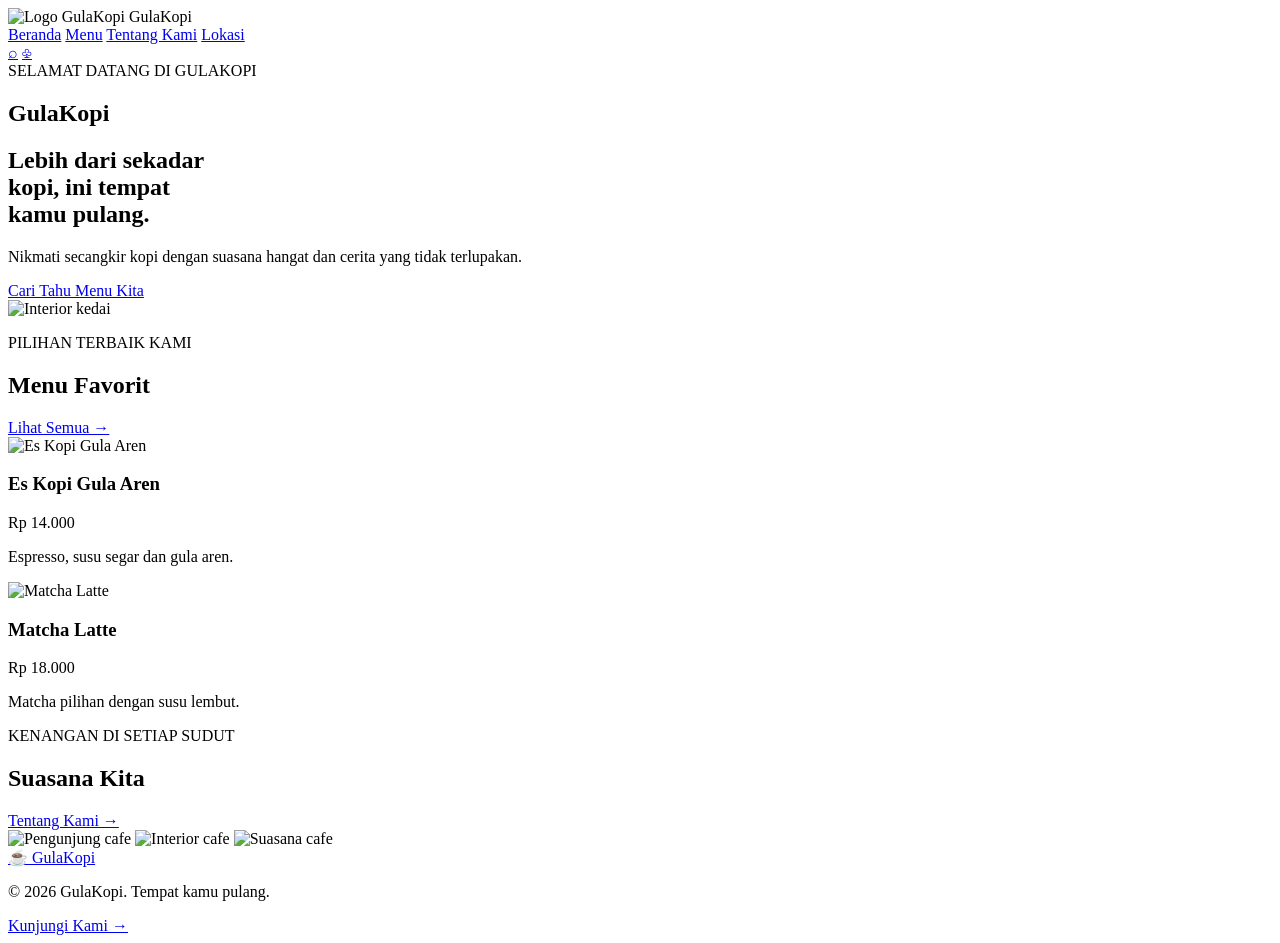
==== index.html @ a6720e4a "Update index.html" ====
<!doctype html>
<html lang="id">
  <head>
    <meta charset="UTF-8" />
    <meta name="viewport" content="width=device-width, initial-scale=1.0" />
    <title>GulaKopi</title>
    <link rel="stylesheet" href="style.css" />
  </head>
  <body>
    <header class="container navbar">
      <div class="logo">
        <img src="gambar/image copy .png" alt="Logo GulaKopi" />
        <span>GulaKopi</span>
      </div>

      <nav class="nav-links">
        <a class="active" href="index.html">Beranda</a>
        <a href="menu.html">Menu</a>
        <a href="tentang.html">Tentang Kami</a>
        <a href="lokasi.html">Lokasi</a>
      </nav>

      <div class="nav-action">
        <a href="menu.html">⌕</a>
        <a href="pesan.html">♧</a>
      </div>
    </header>

    <main class="container">
      <section class="hero">
        <div>
          <div class="eyebrow">SELAMAT DATANG DI GULAKOPI</div>
          <h1>GulaKopi</h1>
          <h2>Lebih dari sekadar<br />kopi, ini tempat<br />kamu pulang.</h2>

          <p>
            Nikmati secangkir kopi dengan suasana hangat dan cerita yang tidak
            terlupakan.
          </p>

          <a href="menu.html" class="btn">Cari Tahu Menu Kita</a>
        </div>

        <div class="hero-gallery">
          <img src="gambar/image.png" alt="Interior kedai" />
        </div>
      </section>

      <section class="section">
        <div class="section-heading">
          <div>
            <p>PILIHAN TERBAIK KAMI</p>
            <h2>Menu Favorit</h2>
          </div>
          <a href="menu.html" class="text-link">Lihat Semua →</a>
        </div>

        <div class="favorite-grid">
          <article class="favorite-card">
            <img src="gambar 3.jpg" alt="Es Kopi Gula Aren" />
            <div>
              <h3>Es Kopi Gula Aren</h3>
              <div class="price">Rp 14.000</div>
              <p>Espresso, susu segar dan gula aren.</p>
            </div>
          </article>

          <article class="favorite-card">
            <img src="gambar 4.jpg" alt="Matcha Latte" />
            <div>
              <h3>Matcha Latte</h3>
              <div class="price">Rp 18.000</div>
              <p>Matcha pilihan dengan susu lembut.</p>
            </div>
          </article>
        </div>
      </section>

      <section class="section">
        <div class="section-heading">
          <div>
            <p>KENANGAN DI SETIAP SUDUT</p>
            <h2>Suasana Kita</h2>
          </div>
          <a href="tentang.html" class="text-link">Tentang Kami →</a>
        </div>

        <div class="ambience-grid">
          <img src="gambar 2.jpg" alt="Pengunjung cafe" />
          <img src="gambar 2.jpg" alt="Interior cafe" />
          <img src="gambar 1.jpg" alt="Suasana cafe" />
        </div>
      </section>
    </main>

    <footer class="footer">
      <div class="container footer-content">
        <a href="index.html" class="logo">☕ Gula<span>Kopi</span></a>
        <p>© 2026 GulaKopi. Tempat kamu pulang.</p>
        <a href="lokasi.html">Kunjungi Kami →</a>
      </div>
    </footer>
  </body>
</html>
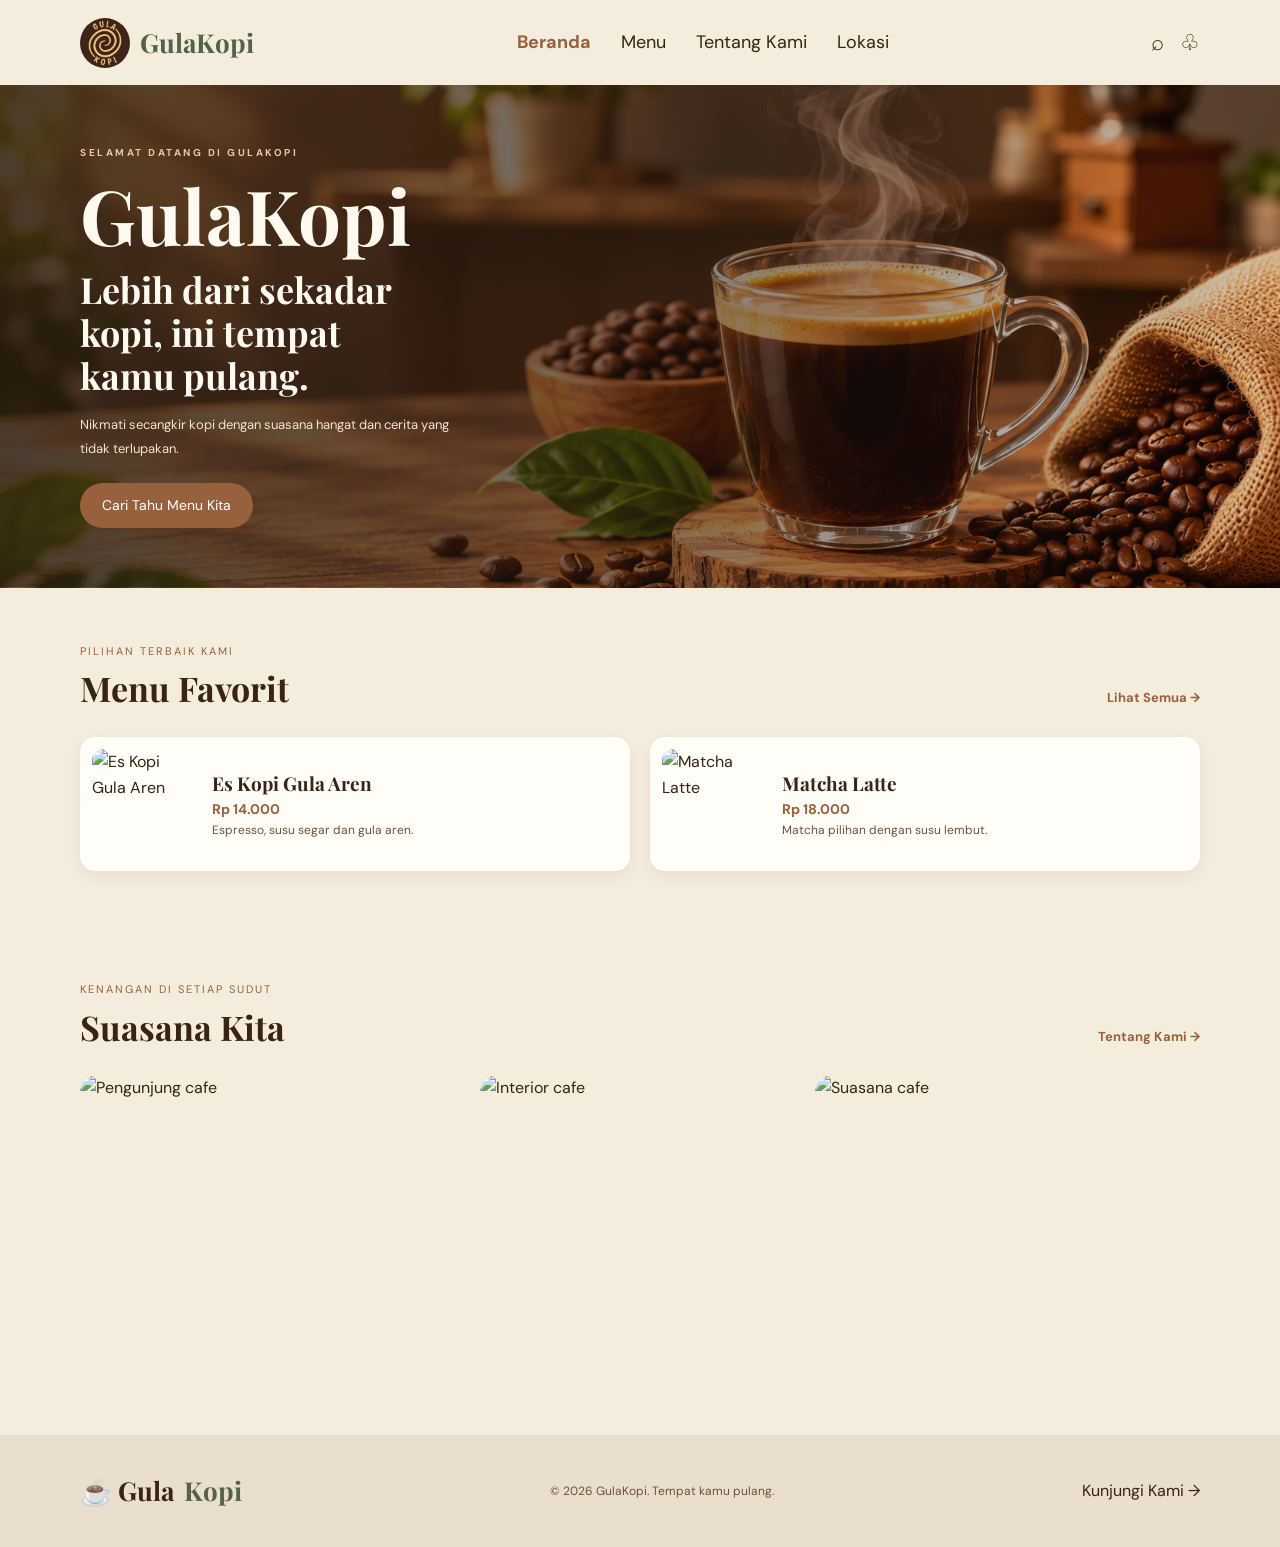
==== commit 79712e1f: "pengembangan web" ====
--- a/index.html
+++ b/index.html
@@ -9,7 +9,7 @@
   <body>
     <header class="container navbar">
       <div class="logo">
-        <img src="gambar/image copy .png" alt="Logo GulaKopi" />
+        <img src="gambar/image copy 2.png" alt="Logo GulaKopi" />
         <span>GulaKopi</span>
       </div>
 
--- a/style.css
+++ b/style.css
@@ -0,0 +1,714 @@
+
+@import url('https://fonts.googleapis.com/css2?family=DM+Sans:wght@400;500;600;700&family=Playfair+Display:wght@500;600;700&display=swap');
+
+/* ========================================
+   COLOR VARIABLES
+======================================== */
+
+:root {
+    --cream: #f4eddd;
+    --cream-dark: #e8ddc7;
+    --brown: #382316;
+    --brown-light: #705039;
+    --coffee: #98613d;
+    --white: #fffdf8;
+    --green: #536345;
+}
+
+/* ========================================
+   RESET & GLOBAL
+======================================== */
+
+* {
+    margin: 0;
+    padding: 0;
+    box-sizing: border-box;
+    scroll-behavior: smooth;
+}
+
+body {
+    background: var(--cream);
+    color: var(--brown);
+    font-family: 'DM Sans', sans-serif;
+    line-height: 1.6;
+    overflow-x: hidden;
+}
+
+a {
+    color: inherit;
+    text-decoration: none;
+}
+
+img {
+    display: block;
+    width: 100%;
+    object-fit: cover;
+}
+
+h1, h2, h3, .logo {
+    font-family: 'Playfair Display', Georgia, serif;
+}
+
+.container {
+    width: min(1120px, 90%);
+    margin: auto;
+}
+
+/* NAVBAR */
+
+.logo {
+    display: flex;
+    align-items: center;
+    gap: 10px;
+}
+
+.logo img {
+    width: 50px;
+    height: 50px;
+    border-radius: 50%;
+}
+
+.navbar {
+    height: 85px;
+    display: flex;
+    align-items: center;
+    justify-content: space-between;
+    gap: 25px;
+}
+
+.logo {
+    font-size: 26px;
+    font-weight: 700;
+    white-space: nowrap;
+}
+
+.logo span {
+    color: var(--green);
+}
+
+.nav-links {
+    display: flex;
+    align-items: center;
+    gap: 30px;
+}
+
+.nav-links a {
+    font-size: 18px;
+    transition: .3s;
+}
+
+.nav-links a:hover,
+.nav-links a.active {
+    color: var(--coffee);
+    font-weight: 700;
+}
+
+.nav-action {
+    display: flex;
+    gap: 16px;
+    font-size: 22px;
+}
+
+/* BUTTON */
+
+.btn {
+    display: inline-block;
+    padding: 12px 24px;
+    border-radius: 30px;
+    background: var(--coffee);
+    color: white;
+    font-size: 14px;
+    transition: .3s;
+    border: none;
+    cursor: pointer;
+}
+
+.btn:hover {
+    background: var(--brown);
+    transform: translateY(-2px);
+}
+
+.btn-outline {
+    background: transparent;
+    color: var(--brown);
+    border: 1px solid var(--coffee);
+}
+
+/* HERO */
+.hero {
+    position: relative;
+    width: 100vw;
+    min-height: 500px;
+
+    margin-left: calc(50% - 50vw);
+
+    display: flex;
+    align-items: center;
+
+    padding: 60px max(6%, calc((100vw - 1120px) / 2));
+
+    background-image:
+        linear-gradient(
+            90deg,
+            rgba(35, 23, 15, 0.82) 0%,
+            rgba(35, 23, 15, 0.60) 45%,
+            rgba(35, 23, 15, 0.20) 100%
+        ),
+        url("gambar/image.png");
+
+    background-size: cover;
+    background-position: center;
+    background-repeat: no-repeat;
+
+    overflow: hidden;
+}
+
+/* Sembunyikan gambar gallery lama */
+
+.hero-gallery {
+    display: none;
+}
+
+/* HERO CONTENT */
+
+.hero > div:first-child {
+    position: relative;
+    z-index: 2;
+    max-width: 480px;
+}
+
+.hero .eyebrow {
+    color: #e8c9a4;
+    font-size: 10px;
+    font-weight: 700;
+    letter-spacing: 2.5px;
+    margin-bottom: 14px;
+}
+
+.hero h1 {
+    color: #fffaf0;
+    font-size: clamp(55px, 6vw, 76px);
+    line-height: 1.05;
+    margin-bottom: 13px;
+}
+
+.hero h2 {
+    color: #fffaf0;
+    font-size: clamp(27px, 3.2vw, 36px);
+    line-height: 1.2;
+    margin-bottom: 16px;
+}
+
+.hero p {
+    max-width: 380px;
+    color: #f0e5d5;
+    font-size: 13px;
+    line-height: 1.8;
+    margin-bottom: 23px;
+}
+
+.hero .btn {
+    padding: 11px 22px;
+    background: var(--coffee);
+    color: white;
+}
+
+.hero .btn:hover {
+    background: #70452c;
+}
+
+/* ========================================
+   GENERAL SECTION
+======================================== */
+
+.section {
+    padding: 55px 0;
+}
+
+.section-heading {
+    display: flex;
+    justify-content: space-between;
+    align-items: end;
+    margin-bottom: 28px;
+}
+
+.section-heading h2 {
+    font-size: 34px;
+    line-height: 1.2;
+}
+
+.section-heading p {
+    color: var(--coffee);
+    font-size: 11px;
+    letter-spacing: 2px;
+    margin-bottom: 8px;
+}
+
+.text-link {
+    color: var(--coffee);
+    font-size: 13px;
+    font-weight: 700;
+}
+
+/* ========================================
+   PRODUCT CARDS
+======================================== */
+
+.product-grid {
+    display: grid;
+    grid-template-columns: repeat(3, 1fr);
+    gap: 22px;
+}
+
+.product-card {
+    background: var(--white);
+    padding: 12px;
+    border-radius: 16px;
+    box-shadow: 0 6px 18px #38231613;
+    transition: .3s;
+}
+
+.product-card:hover {
+    transform: translateY(-5px);
+}
+
+.product-card img {
+    height: 205px;
+    border-radius: 12px;
+    margin-bottom: 13px;
+}
+
+.product-card h3 {
+    font-size: 19px;
+    margin-bottom: 5px;
+}
+
+.product-card p {
+    font-size: 13px;
+    color: var(--brown-light);
+    margin-bottom: 10px;
+}
+
+.price {
+    color: var(--coffee);
+    font-weight: 700;
+    font-size: 14px;
+}
+
+/* ========================================
+   FAVORITE MENU
+======================================== */
+
+.favorite-grid {
+    display: grid;
+    grid-template-columns: repeat(2, 1fr);
+    gap: 20px;
+}
+
+.favorite-card {
+    display: flex;
+    gap: 15px;
+    padding: 12px;
+    background: var(--white);
+    border-radius: 15px;
+    align-items: center;
+    box-shadow: 0 5px 15px #38231612;
+}
+
+.favorite-card img {
+    width: 105px;
+    height: 110px;
+    border-radius: 12px;
+}
+
+.favorite-card h3 {
+    font-size: 19px;
+}
+
+.favorite-card p {
+    font-size: 12px;
+    color: var(--brown-light);
+}
+
+/* ========================================
+   AMBIENCE
+======================================== */
+
+.ambience-grid {
+    display: grid;
+    grid-template-columns: 1.2fr 1fr 1.2fr;
+    gap: 15px;
+}
+
+.ambience-grid img {
+    height: 240px;
+    border-radius: 18px;
+}
+
+/* ========================================
+   PAGE HEADER
+======================================== */
+
+.page-header {
+    padding: 65px 0 45px;
+    text-align: center;
+}
+
+.page-header h1 {
+    font-size: 48px;
+    margin-bottom: 12px;
+}
+
+.page-header p {
+    color: var(--brown-light);
+    font-size: 14px;
+}
+
+/* ========================================
+   ABOUT
+======================================== */
+
+.about-grid {
+    display: grid;
+    grid-template-columns: 1fr 1fr;
+    gap: 45px;
+    align-items: center;
+}
+
+.about-grid img {
+    height: 390px;
+    border-radius: 20px;
+}
+
+.about-grid h2 {
+    font-size: 36px;
+    line-height: 1.2;
+    margin-bottom: 18px;
+}
+
+.about-grid p {
+    color: var(--brown-light);
+    font-size: 14px;
+    margin-bottom: 15px;
+}
+
+/* ========================================
+   INFO
+======================================== */
+
+.info-grid {
+    display: grid;
+    grid-template-columns: repeat(3, 1fr);
+    gap: 20px;
+}
+
+.info-card {
+    background: var(--white);
+    padding: 28px;
+    border-radius: 17px;
+}
+
+.info-card .icon {
+    font-size: 28px;
+    margin-bottom: 12px;
+}
+
+.info-card h3 {
+    font-size: 20px;
+    margin-bottom: 10px;
+}
+
+.info-card p {
+    color: var(--brown-light);
+    font-size: 13px;
+}
+
+/* ========================================
+   LOCATION
+======================================== */
+
+.location-box {
+    background: var(--white);
+    padding: 20px;
+    border-radius: 18px;
+    display: grid;
+    grid-template-columns: 1fr 1fr;
+    gap: 25px;
+    align-items: center;
+}
+
+.location-box img {
+    height: 300px;
+    border-radius: 12px;
+}
+
+/* ========================================
+   ORDER
+======================================== */
+
+.order-layout {
+    display: grid;
+    grid-template-columns: 1.4fr .8fr;
+    gap: 25px;
+    align-items: start;
+}
+
+.order-list,
+.order-summary {
+    background: var(--white);
+    padding: 22px;
+    border-radius: 17px;
+}
+
+.order-item {
+    display: flex;
+    align-items: center;
+    gap: 15px;
+    padding: 15px 0;
+    border-bottom: 1px solid var(--cream-dark);
+}
+
+.order-item img {
+    width: 80px;
+    height: 80px;
+    border-radius: 12px;
+}
+
+.order-item-info {
+    flex: 1;
+}
+
+.order-item h3 {
+    font-size: 17px;
+}
+
+.order-item p {
+    color: var(--coffee);
+    font-size: 13px;
+}
+
+.order-item input {
+    width: 55px;
+    padding: 8px;
+    border: 1px solid var(--cream-dark);
+    border-radius: 8px;
+}
+
+.order-summary h2 {
+    margin-bottom: 18px;
+}
+
+.summary-row {
+    display: flex;
+    justify-content: space-between;
+    margin: 13px 0;
+    font-size: 14px;
+}
+
+.total {
+    border-top: 1px solid var(--cream-dark);
+    padding-top: 15px;
+    font-weight: 700;
+}
+
+/* ========================================
+   FOOTER
+======================================== */
+
+.footer {
+    background: #e9dfcc;
+    padding: 35px 0;
+    margin-top: 65px;
+}
+
+.footer-content {
+    display: flex;
+    justify-content: space-between;
+    align-items: center;
+    gap: 20px;
+}
+
+.footer p {
+    font-size: 12px;
+    color: var(--brown-light);
+}
+
+/* ========================================
+   RESPONSIVE - TABLET
+======================================== */
+
+@media (max-width: 800px) {
+
+    .nav-links {
+        gap: 15px;
+    }
+
+    .hero {
+        min-height: 430px;
+        padding: 50px 7%;
+        background-position: center;
+    }
+
+    .hero h1 {
+        font-size: 60px;
+    }
+
+    .hero h2 {
+        font-size: 31px;
+    }
+
+    .product-grid {
+        grid-template-columns: repeat(2, 1fr);
+    }
+
+    .order-layout {
+        grid-template-columns: 1fr;
+    }
+}
+
+/* ========================================
+   RESPONSIVE - MOBILE
+======================================== */
+
+@media (max-width: 600px) {
+
+    .navbar {
+        height: auto;
+        padding: 20px 0;
+        flex-wrap: wrap;
+    }
+
+    .nav-links {
+        order: 3;
+        width: 100%;
+        overflow-x: auto;
+        padding: 8px 0;
+        gap: 22px;
+    }
+
+    .nav-links a {
+        white-space: nowrap;
+        font-size: 12px;
+    }
+
+    /* HERO MOBILE */
+
+    .hero {
+        min-height: 380px;
+        padding: 40px 6%;
+        background-position: center;
+    }
+
+    .hero h1 {
+        font-size: 48px;
+    }
+
+    .hero h2 {
+        font-size: 26px;
+    }
+
+    .hero .eyebrow {
+        font-size: 9px;
+        margin-bottom: 10px;
+    }
+
+    .hero p {
+        font-size: 12px;
+        margin-bottom: 18px;
+    }
+
+    .hero .btn {
+        padding: 10px 18px;
+        font-size: 12px;
+    }
+
+    /* SECTION */
+
+    .section {
+        padding: 35px 0;
+    }
+
+    .section-heading h2 {
+        font-size: 26px;
+    }
+
+    .section-heading {
+        align-items: start;
+        gap: 10px;
+    }
+
+    /* PRODUCTS */
+
+    .product-grid {
+        grid-template-columns: 1fr 1fr;
+        gap: 12px;
+    }
+
+    .product-card img {
+        height: 145px;
+    }
+
+    .product-card h3 {
+        font-size: 15px;
+    }
+
+    .product-card p {
+        font-size: 11px;
+    }
+
+    /* FAVORITE */
+
+    .favorite-grid {
+        grid-template-columns: 1fr;
+    }
+
+    /* ABOUT & LOCATION */
+
+    .about-grid,
+    .location-box {
+        grid-template-columns: 1fr;
+    }
+
+    /* AMBIENCE */
+
+    .ambience-grid {
+        grid-template-columns: 1fr 1fr;
+    }
+
+    .ambience-grid img {
+        height: 150px;
+    }
+
+    .ambience-grid img:first-child {
+        grid-column: span 2;
+    }
+
+    /* INFO */
+
+    .info-grid {
+        grid-template-columns: 1fr;
+    }
+
+    /* PAGE HEADER */
+
+    .page-header {
+        padding: 40px 0 25px;
+    }
+
+    .page-header h1 {
+        font-size: 36px;P
+    }
+
+    /* ABOUT IMAGE */
+
+    .about-grid img {
+        height: 260px;
+    }
+
+    /* FOOTER */
+
+    .footer-content {
+        flex-direction: column;
+        text-align: center;
+    }
+}
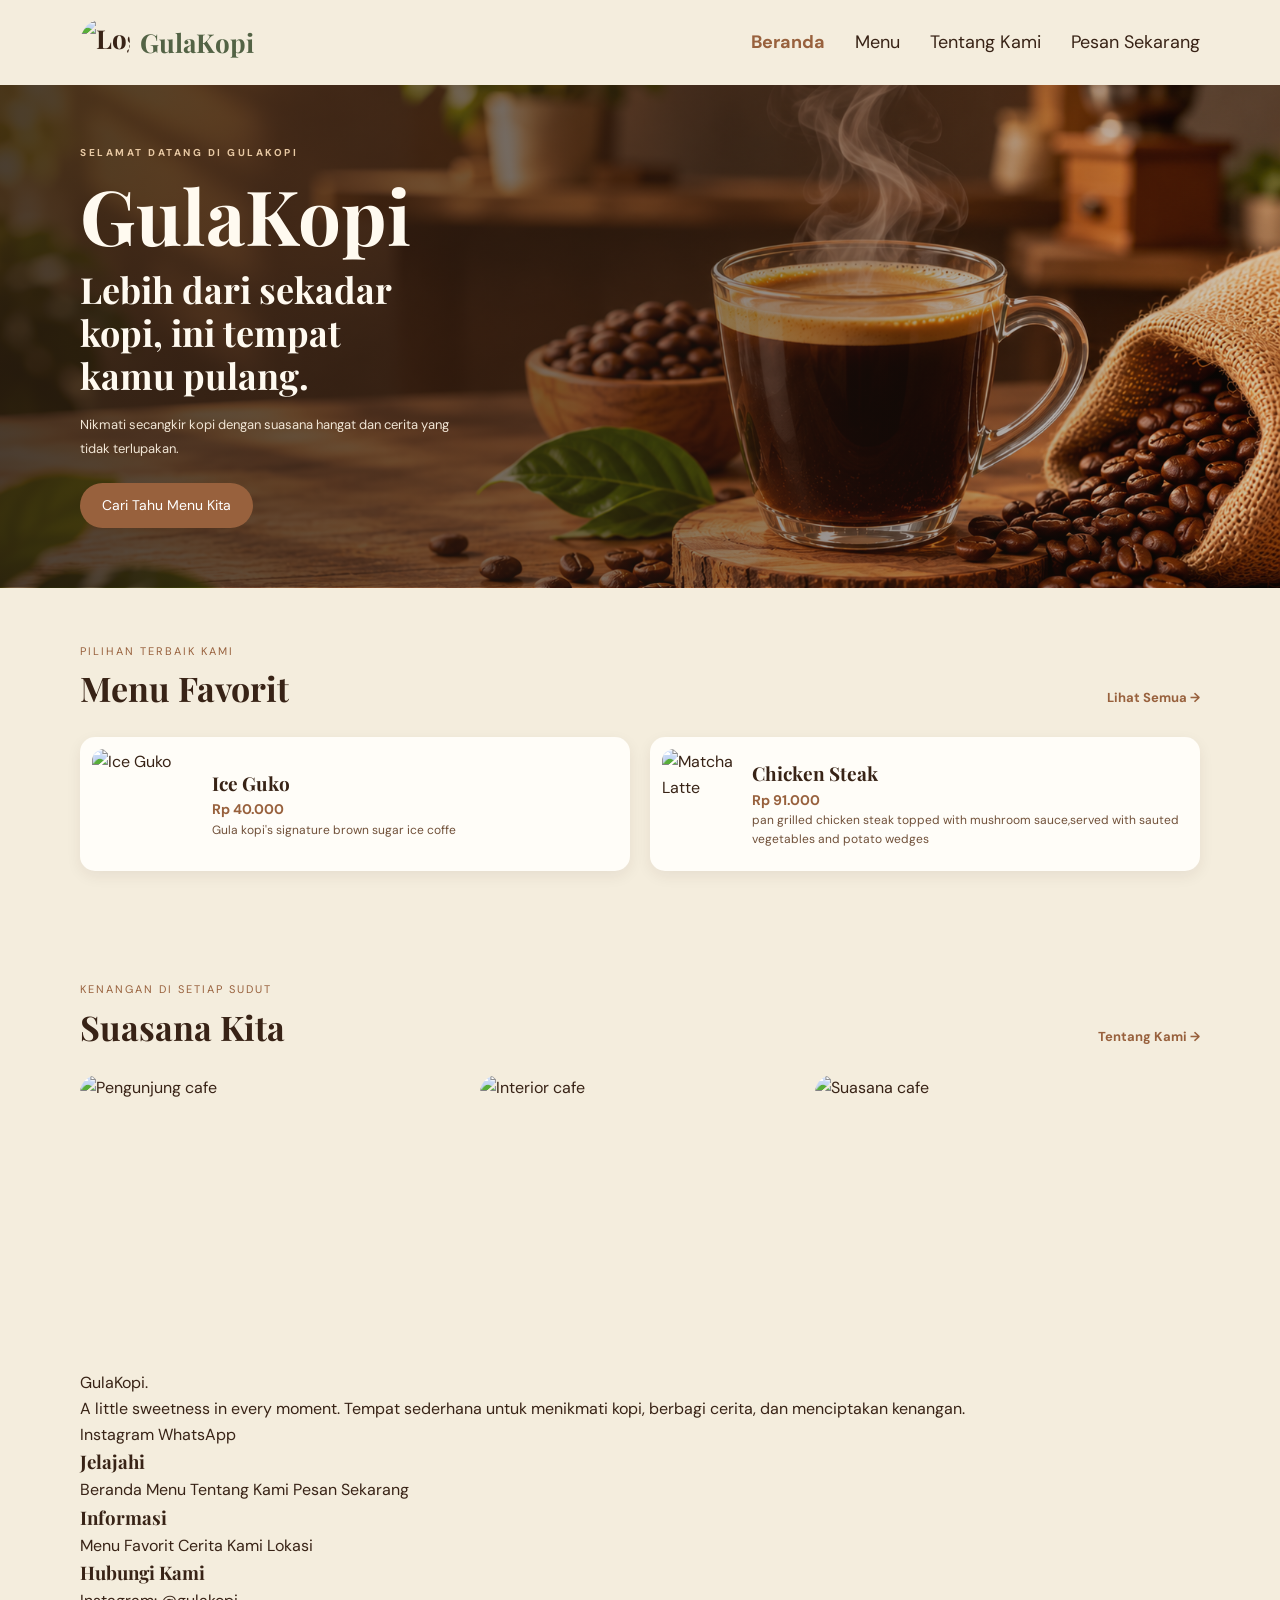
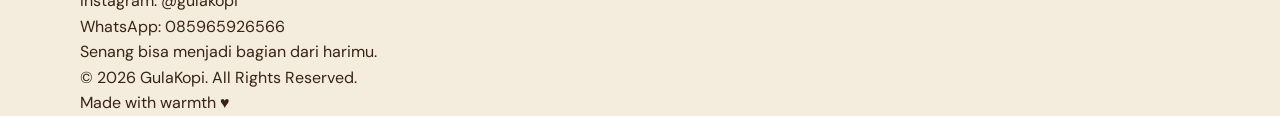
==== commit 0d3c4e86: "index pertama" ====
--- a/index.html
+++ b/index.html
@@ -5,25 +5,24 @@
     <meta name="viewport" content="width=device-width, initial-scale=1.0" />
     <title>GulaKopi</title>
     <link rel="stylesheet" href="style.css" />
+    <link
+        rel="stylesheet"
+        href="https://cdnjs.cloudflare.com/ajax/libs/font-awesome/6.7.2/css/all.min.css">
   </head>
   <body>
     <header class="container navbar">
       <div class="logo">
-        <img src="gambar/image copy 2.png" alt="Logo GulaKopi" />
+        <img src="gambar/logo.png" alt="Logo GulaKopi" />
         <span>GulaKopi</span>
       </div>
 
       <nav class="nav-links">
-        <a class="active" href="index.html">Beranda</a>
+        <a href="index.html" class="active">Beranda</a>
         <a href="menu.html">Menu</a>
         <a href="tentang.html">Tentang Kami</a>
-        <a href="lokasi.html">Lokasi</a>
+        <a href="pesan.html" class="nav-button">Pesan Sekarang</a>
       </nav>
-
-      <div class="nav-action">
-        <a href="menu.html">⌕</a>
-        <a href="pesan.html">♧</a>
-      </div>
+      
     </header>
 
     <main class="container">
@@ -42,7 +41,7 @@
         </div>
 
         <div class="hero-gallery">
-          <img src="gambar/image.png" alt="Interior kedai" />
+          <img src="gambar/hero.png" alt="Interior kedai" />
         </div>
       </section>
 
@@ -57,20 +56,23 @@
 
         <div class="favorite-grid">
           <article class="favorite-card">
-            <img src="gambar 3.jpg" alt="Es Kopi Gula Aren" />
+            <img src="gambar/guko.png" alt="Ice Guko" />
             <div>
-              <h3>Es Kopi Gula Aren</h3>
-              <div class="price">Rp 14.000</div>
-              <p>Espresso, susu segar dan gula aren.</p>
+              <h3>Ice Guko</h3>
+              <div class="price">Rp 40.000</div>
+              <p>Gula kopi's signature brown sugar ice coffe</p>
             </div>
           </article>
 
           <article class="favorite-card">
-            <img src="gambar 4.jpg" alt="Matcha Latte" />
+            <img src="gambar/steak.png" alt="Matcha Latte" />
             <div>
-              <h3>Matcha Latte</h3>
-              <div class="price">Rp 18.000</div>
-              <p>Matcha pilihan dengan susu lembut.</p>
+              <h3>Chicken Steak</h3>
+              <div class="price">Rp 91.000</div>
+              <p>
+                pan grilled chicken steak topped with mushroom sauce,served with
+                sauted vegetables and potato wedges
+              </p>
             </div>
           </article>
         </div>
@@ -86,19 +88,68 @@
         </div>
 
         <div class="ambience-grid">
-          <img src="gambar 2.jpg" alt="Pengunjung cafe" />
-          <img src="gambar 2.jpg" alt="Interior cafe" />
-          <img src="gambar 1.jpg" alt="Suasana cafe" />
+          <img src="gambar/pengunjung.png" alt="Pengunjung cafe" />
+          <img src="gambar/interior.png" alt="Interior cafe" />
+          <img src="gambar/outdoor.png" alt="Suasana cafe" />
         </div>
       </section>
     </main>
 
-    <footer class="footer">
-      <div class="container footer-content">
-        <a href="index.html" class="logo">☕ Gula<span>Kopi</span></a>
-        <p>© 2026 GulaKopi. Tempat kamu pulang.</p>
-        <a href="lokasi.html">Kunjungi Kami →</a>
-      </div>
-    </footer>
+   
+<footer class="site-footer">
+    <div class="container footer-main">
+
+        <!-- BRAND -->
+        <div class="footer-brand">
+            <a href="index.html" class="footer-logo">GulaKopi<span>.</span></a>
+
+            <p>
+                A little sweetness in every moment.
+                Tempat sederhana untuk menikmati kopi,
+                berbagi cerita, dan menciptakan kenangan.
+            </p>
+
+            <div class="footer-social">
+                <a href="https://www.instagram.com/gulakopi.bali/" aria-label="Instagram">Instagram</a>
+                <a href="https://wa.me/6285965926566" aria-label="WhatsApp">WhatsApp</a>
+            </div>
+        </div>
+
+        <!-- NAVIGASI -->
+        <div class="footer-column">
+            <h3>Jelajahi</h3>
+            <a href="index.html">Beranda</a>
+            <a href="menu.html">Menu</a>
+            <a href="tentangkami.html">Tentang Kami</a>
+            <a href="pesan.html">Pesan Sekarang</a>
+        </div>
+
+        <!-- INFORMASI -->
+        <div class="footer-column">
+            <h3>Informasi</h3>
+            <a href="menu.html">Menu Favorit</a>
+            <a href="tentangkami.html">Cerita Kami</a>
+            <a href="https://maps.app.goo.gl/hpy6t3GftVSqy1NN8" aria-label="Lokasi">Lokasi</a>
+        </div>
+
+        <!-- KONTAK -->
+        <div class="footer-column footer-contact">
+            <h3>Hubungi Kami</h3>
+            <p>Instagram: @gulakopi</p>
+            <p>WhatsApp: 085965926566</p>
+            <p>Senang bisa menjadi bagian dari harimu.</p>
+        </div>
+
+    </div>
+
+    <!-- BOTTOM -->
+    <div class="footer-bottom">
+        <div class="container footer-bottom-content">
+            <p>© 2026 GulaKopi. All Rights Reserved.</p>
+            <span>Made with warmth <span class="footer-heart">♥</span></span>
+        </div>
+    </div>
+</footer>
+
   </body>
 </html>
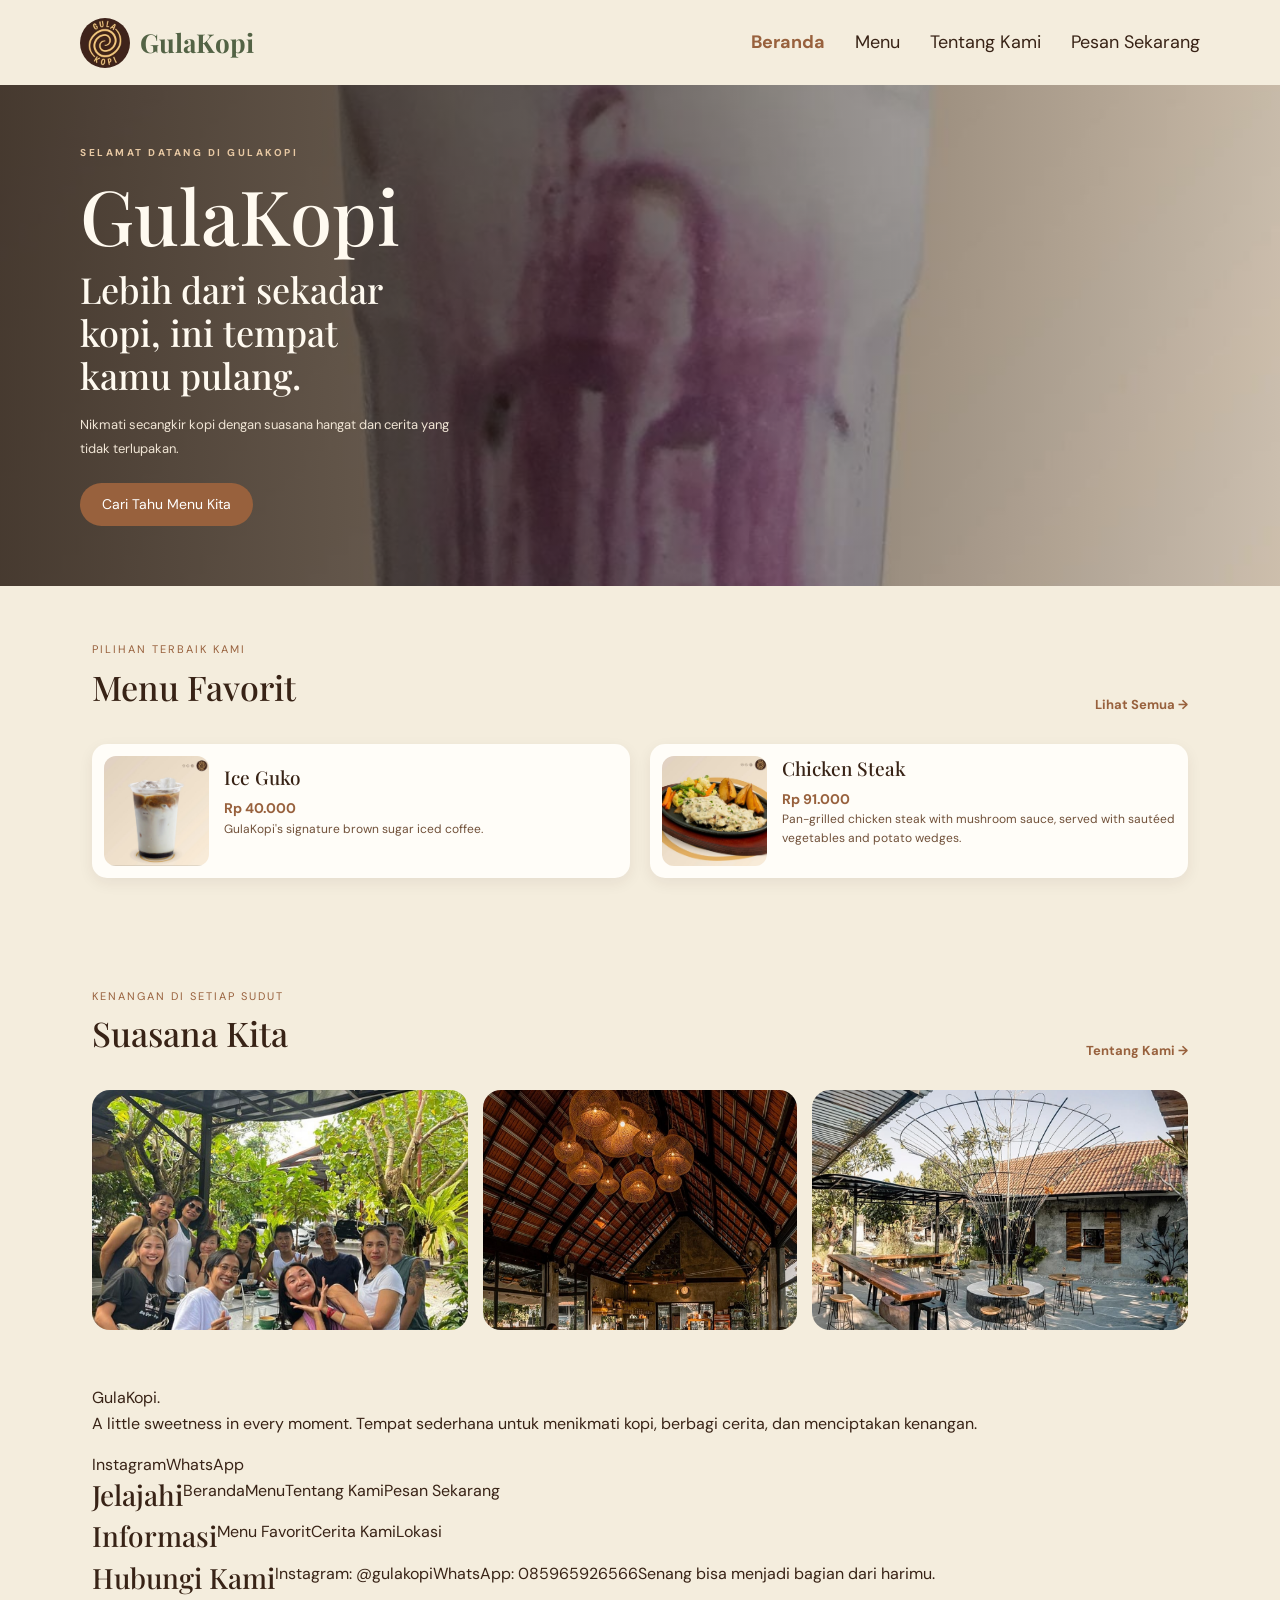
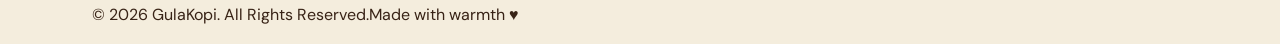
==== commit 4f4b827a: "perbaikan" ====
--- a/index.html
+++ b/index.html
@@ -1,155 +1,146 @@
 <!doctype html>
 <html lang="id">
-  <head>
-    <meta charset="UTF-8" />
-    <meta name="viewport" content="width=device-width, initial-scale=1.0" />
+<head>
+    <meta charset="UTF-8">
+    <meta name="viewport" content="width=device-width, initial-scale=1.0">
+    <meta name="description" content="Nikmati kopi dan hidangan favorit dengan suasana hangat di GulaKopi.">
     <title>GulaKopi</title>
-    <link rel="stylesheet" href="style.css" />
-    <link
-        rel="stylesheet"
-        href="https://cdnjs.cloudflare.com/ajax/libs/font-awesome/6.7.2/css/all.min.css">
-  </head>
-  <body>
+
+    <link rel="stylesheet" href="https://cdn.jsdelivr.net/npm/bootstrap@5.3.3/dist/css/bootstrap.min.css">
+    <link rel="stylesheet" href="style.css">
+</head>
+<body>
+
     <header class="container navbar">
-      <div class="logo">
-        <img src="gambar/logo.png" alt="Logo GulaKopi" />
-        <span>GulaKopi</span>
-      </div>
+        <div class="logo d-flex">
+            <img src="gambar/logo.png" alt="Logo GulaKopi">
+            <span>GulaKopi</span>
+        </div>
 
-      <nav class="nav-links">
-        <a href="index.html" class="active">Beranda</a>
-        <a href="menu.html">Menu</a>
-        <a href="tentang.html">Tentang Kami</a>
-        <a href="pesan.html" class="nav-button">Pesan Sekarang</a>
-      </nav>
-      
+        <nav class="nav-links d-flex">
+            <a href="index.html" class="active">Beranda</a>
+            <a href="menu.html">Menu</a>
+            <a href="tentang.html">Tentang Kami</a>
+            <a href="pesan.html" class="nav-button">Pesan Sekarang</a>
+        </nav>
     </header>
 
     <main class="container">
-      <section class="hero">
-        <div>
-          <div class="eyebrow">SELAMAT DATANG DI GULAKOPI</div>
-          <h1>GulaKopi</h1>
-          <h2>Lebih dari sekadar<br />kopi, ini tempat<br />kamu pulang.</h2>
+        <section class="hero d-flex">
+            <div>
+                <div class="eyebrow">SELAMAT DATANG DI GULAKOPI</div>
+                <h1>GulaKopi</h1>
+                <h2>Lebih dari sekadar<br>kopi, ini tempat<br>kamu pulang.</h2>
 
-          <p>
-            Nikmati secangkir kopi dengan suasana hangat dan cerita yang tidak
-            terlupakan.
-          </p>
+                <p>
+                    Nikmati secangkir kopi dengan suasana hangat dan cerita yang tidak
+                    terlupakan.
+                </p>
 
-          <a href="menu.html" class="btn">Cari Tahu Menu Kita</a>
-        </div>
+                <a href="menu.html" class="btn">Cari Tahu Menu Kita</a>
+            </div>
 
-        <div class="hero-gallery">
-          <img src="gambar/hero.png" alt="Interior kedai" />
-        </div>
-      </section>
+            <div class="hero-gallery">
+                <img src="gambar/hero.png" alt="Interior kedai GulaKopi">
+            </div>
+        </section>
 
-      <section class="section">
-        <div class="section-heading">
-          <div>
-            <p>PILIHAN TERBAIK KAMI</p>
-            <h2>Menu Favorit</h2>
-          </div>
-          <a href="menu.html" class="text-link">Lihat Semua →</a>
-        </div>
+        <section class="section">
+            <div class="section-heading d-flex">
+                <div>
+                    <p>PILIHAN TERBAIK KAMI</p>
+                    <h2>Menu Favorit</h2>
+                </div>
+                <a href="menu.html" class="text-link">Lihat Semua →</a>
+            </div>
 
-        <div class="favorite-grid">
-          <article class="favorite-card">
-            <img src="gambar/guko.png" alt="Ice Guko" />
-            <div>
-              <h3>Ice Guko</h3>
-              <div class="price">Rp 40.000</div>
-              <p>Gula kopi's signature brown sugar ice coffe</p>
+            <div class="favorite-grid d-grid">
+                <article class="favorite-card d-flex">
+                    <img src="gambar/guko.png" alt="Ice Guko">
+                    <div>
+                        <h3>Ice Guko</h3>
+                        <div class="price">Rp 40.000</div>
+                        <p>GulaKopi's signature brown sugar iced coffee.</p>
+                    </div>
+                </article>
+
+                <article class="favorite-card d-flex">
+                    <img src="gambar/steak.png" alt="Chicken Steak">
+                    <div>
+                        <h3>Chicken Steak</h3>
+                        <div class="price">Rp 91.000</div>
+                        <p>
+                            Pan-grilled chicken steak with mushroom sauce,
+                            served with sautéed vegetables and potato wedges.
+                        </p>
+                    </div>
+                </article>
             </div>
-          </article>
+        </section>
 
-          <article class="favorite-card">
-            <img src="gambar/steak.png" alt="Matcha Latte" />
-            <div>
-              <h3>Chicken Steak</h3>
-              <div class="price">Rp 91.000</div>
-              <p>
-                pan grilled chicken steak topped with mushroom sauce,served with
-                sauted vegetables and potato wedges
-              </p>
+        <section class="section">
+            <div class="section-heading d-flex">
+                <div>
+                    <p>KENANGAN DI SETIAP SUDUT</p>
+                    <h2>Suasana Kita</h2>
+                </div>
+                <a href="tentang.html" class="text-link">Tentang Kami →</a>
             </div>
-          </article>
-        </div>
-      </section>
 
-      <section class="section">
-        <div class="section-heading">
-          <div>
-            <p>KENANGAN DI SETIAP SUDUT</p>
-            <h2>Suasana Kita</h2>
-          </div>
-          <a href="tentang.html" class="text-link">Tentang Kami →</a>
-        </div>
-
-        <div class="ambience-grid">
-          <img src="gambar/pengunjung.png" alt="Pengunjung cafe" />
-          <img src="gambar/interior.png" alt="Interior cafe" />
-          <img src="gambar/outdoor.png" alt="Suasana cafe" />
-        </div>
-      </section>
+            <div class="ambience-grid d-grid">
+                <img src="gambar/pengunjung.png" alt="Pengunjung GulaKopi">
+                <img src="gambar/interior.png" alt="Interior GulaKopi">
+                <img src="gambar/outdoor.png" alt="Suasana outdoor GulaKopi">
+            </div>
+        </section>
     </main>
 
-   
-<footer class="site-footer">
-    <div class="container footer-main">
+    <footer class="site-footer">
+        <div class="container footer-main d-grid">
+            <div class="footer-brand">
+                <a href="index.html" class="footer-logo">GulaKopi<span>.</span></a>
+                <p>
+                    A little sweetness in every moment.
+                    Tempat sederhana untuk menikmati kopi,
+                    berbagi cerita, dan menciptakan kenangan.
+                </p>
 
-        <!-- BRAND -->
-        <div class="footer-brand">
-            <a href="index.html" class="footer-logo">GulaKopi<span>.</span></a>
+                <div class="footer-social d-flex">
+                    <a href="https://www.instagram.com/gulakopi.bali/" aria-label="Instagram">Instagram</a>
+                    <a href="https://wa.me/6285965926566" aria-label="WhatsApp">WhatsApp</a>
+                </div>
+            </div>
 
-            <p>
-                A little sweetness in every moment.
-                Tempat sederhana untuk menikmati kopi,
-                berbagi cerita, dan menciptakan kenangan.
-            </p>
+            <div class="footer-column d-flex">
+                <h3>Jelajahi</h3>
+                <a href="index.html">Beranda</a>
+                <a href="menu.html">Menu</a>
+                <a href="tentang.html">Tentang Kami</a>
+                <a href="pesan.html">Pesan Sekarang</a>
+            </div>
 
-            <div class="footer-social">
-                <a href="https://www.instagram.com/gulakopi.bali/" aria-label="Instagram">Instagram</a>
-                <a href="https://wa.me/6285965926566" aria-label="WhatsApp">WhatsApp</a>
+            <div class="footer-column d-flex">
+                <h3>Informasi</h3>
+                <a href="menu.html">Menu Favorit</a>
+                <a href="tentang.html">Cerita Kami</a>
+                <a href="https://maps.app.goo.gl/hpy6t3GftVSqy1NN8" aria-label="Lokasi">Lokasi</a>
+            </div>
+
+            <div class="footer-column footer-contact d-flex">
+                <h3>Hubungi Kami</h3>
+                <p>Instagram: @gulakopi</p>
+                <p>WhatsApp: 085965926566</p>
+                <p>Senang bisa menjadi bagian dari harimu.</p>
             </div>
         </div>
 
-        <!-- NAVIGASI -->
-        <div class="footer-column">
-            <h3>Jelajahi</h3>
-            <a href="index.html">Beranda</a>
-            <a href="menu.html">Menu</a>
-            <a href="tentangkami.html">Tentang Kami</a>
-            <a href="pesan.html">Pesan Sekarang</a>
+        <div class="footer-bottom">
+            <div class="container footer-bottom-content d-flex">
+                <p>© 2026 GulaKopi. All Rights Reserved.</p>
+                <span>Made with warmth <span class="footer-heart">♥</span></span>
+            </div>
         </div>
+    </footer>
 
-        <!-- INFORMASI -->
-        <div class="footer-column">
-            <h3>Informasi</h3>
-            <a href="menu.html">Menu Favorit</a>
-            <a href="tentangkami.html">Cerita Kami</a>
-            <a href="https://maps.app.goo.gl/hpy6t3GftVSqy1NN8" aria-label="Lokasi">Lokasi</a>
-        </div>
-
-        <!-- KONTAK -->
-        <div class="footer-column footer-contact">
-            <h3>Hubungi Kami</h3>
-            <p>Instagram: @gulakopi</p>
-            <p>WhatsApp: 085965926566</p>
-            <p>Senang bisa menjadi bagian dari harimu.</p>
-        </div>
-
-    </div>
-
-    <!-- BOTTOM -->
-    <div class="footer-bottom">
-        <div class="container footer-bottom-content">
-            <p>© 2026 GulaKopi. All Rights Reserved.</p>
-            <span>Made with warmth <span class="footer-heart">♥</span></span>
-        </div>
-    </div>
-</footer>
-
-  </body>
-</html>
+</body>
+</html>
